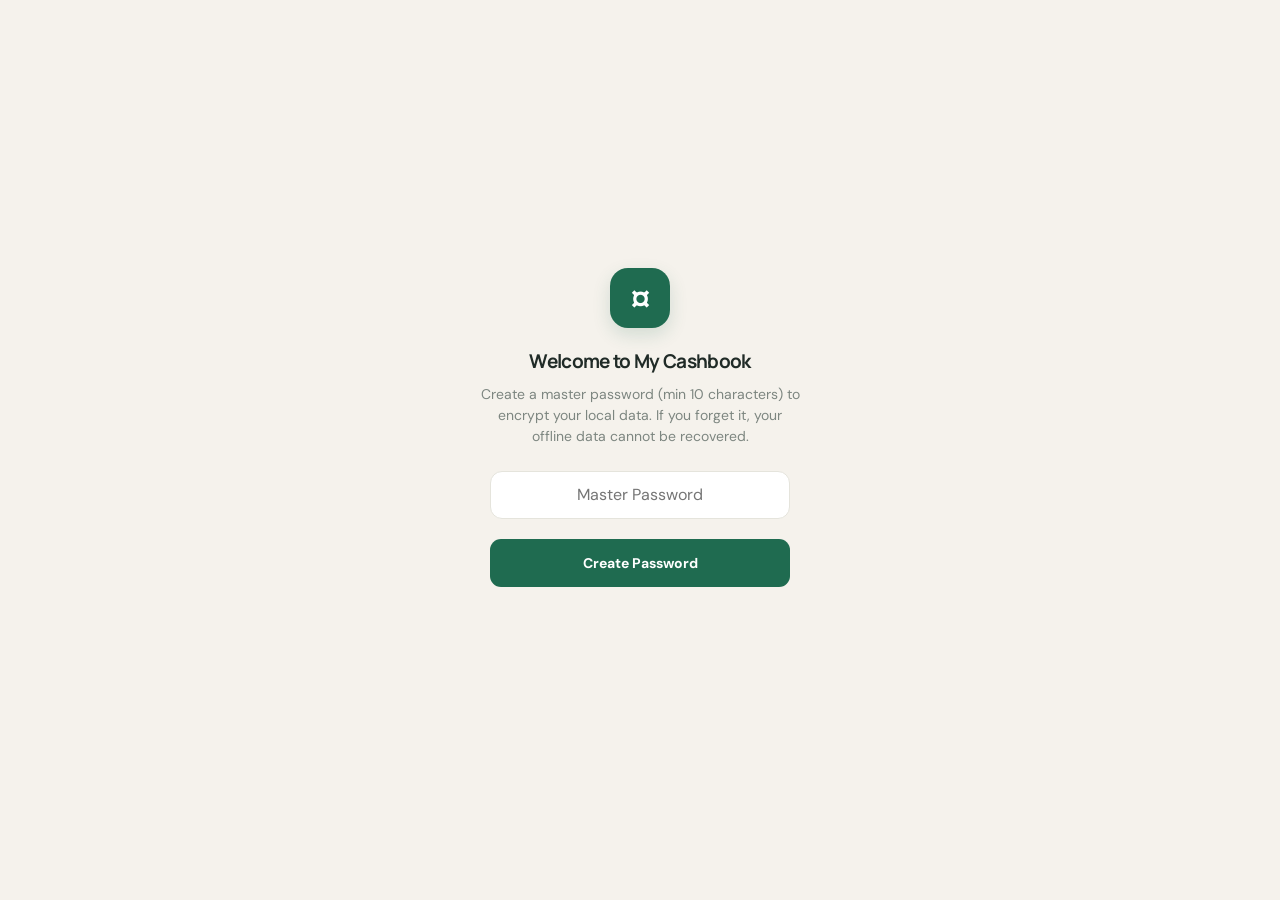
==== index.html @ cf96c30f "Final security updates and self-hosted fonts" ====
<!doctype html>
<html lang="en">
  <head>
    <meta charset="utf-8">
    <meta name="viewport" content="width=device-width, initial-scale=1, viewport-fit=cover">
    <meta http-equiv="Content-Security-Policy" content="default-src 'self'; script-src 'self' https://accounts.google.com https://apis.google.com https://*.gstatic.com; style-src 'self' 'unsafe-inline'; font-src 'self'; img-src 'self' data: https://*.googleusercontent.com https://*.gstatic.com https://*.google.com https://*.googleapis.com; connect-src 'self' https://sheets.googleapis.com https://www.googleapis.com https://oauth2.googleapis.com https://accounts.google.com https://content.googleapis.com https://apis.google.com https://www.google.com; frame-src https://*.google.com https://content.googleapis.com; object-src 'none'; base-uri 'none'; form-action 'self';">
    <meta name="theme-color" content="#f5f2ec">
    <meta name="description" content="My Cashbook is an offline-first personal finance application that securely syncs your transactions to your own Google Sheets.">
    <link rel="manifest" href="./manifest.webmanifest">
    <link rel="icon" href="./icon.svg" type="image/svg+xml">
    <link rel="stylesheet" href="./styles.css">
    
    <!-- Google Search Console Verification -->
    <meta name="google-site-verification" content="pZtIX-caQkMisJxF2MfUvyU95uV0P2OWz-C68nInSYU" />
    
    <title>My Cashbook - Offline Personal Finance</title>
  </head>
  <body>
    
    <!-- LOCK SCREEN OVERLAY -->
    <div id="lockScreen" style="position: fixed; inset: 0; z-index: 9999; background: #f5f2ec; display: flex; flex-direction: column; align-items: center; justify-content: center; padding: 20px; text-align: center;">
      <div class="brand-mark" aria-hidden="true" style="margin-bottom: 20px; width: 60px; height: 60px; font-size: 28px; border-radius: 18px;">¤</div>
      <h2 style="margin-bottom: 10px; font-family: 'Manrope', sans-serif; color: #202b27;">Welcome to My Cashbook</h2>
      <p id="lockMessage" style="color: #7d8680; font-size: 14px; max-width: 320px; margin-bottom: 24px; line-height: 1.5;">Create a master password to encrypt your local data. If you forget it, your offline data cannot be recovered.</p>
      
      <form id="unlockForm" style="display: flex; flex-direction: column; gap: 12px; width: 100%; max-width: 300px;">
        <input id="unlockPassword" type="password" placeholder="Master Password" required minlength="10" style="width: 100%; height: 48px; padding: 0 16px; border: 1px solid #e5e4dc; border-radius: 12px; font-size: 16px; text-align: center; background: #fff;">
        <button type="submit" class="primary-button" id="unlockBtn" style="width: 100%; height: 48px; font-size: 14px; margin-top: 8px;">Unlock Cashbook</button>
      </form>
      
      <button id="biometricBtn" type="button" style="display: none; margin-top: 16px; padding: 12px 24px; background: #fff; border: 1px solid #e5e4dc; border-radius: 12px; font-size: 14px; font-weight: 600; cursor: pointer; align-items: center; gap: 8px; color: #202b27;">
        <span style="font-size: 20px;">👤</span> Unlock with FaceID / TouchID
      </button>

      <p id="lockError" style="color: #ba5a48; font-size: 12px; margin-top: 16px; min-height: 18px; font-weight: 600;"></p>
    </div>

    <main class="app-shell" id="appShell" style="display: none;">
      <header class="topbar">
        <div class="brand-lockup">
          <div class="brand-mark" aria-hidden="true">¤</div>
          <div>
            <p class="eyebrow">PERSONAL CASHBOOK</p>
            <h1>My Cashbook</h1>
          </div>
        </div>
        <button class="icon-button" id="settingsToggle" type="button" aria-expanded="false" aria-controls="settingsPanel" title="Settings">
          <span aria-hidden="true">⚙</span><span class="button-label">Settings</span>
        </button>
      </header>

      <section class="sync-strip" aria-live="polite">
        <span class="online-dot" id="onlineDot" aria-hidden="true"></span>
        <div class="sync-copy">
          <strong id="syncTitle">Offline-ready</strong>
          <span id="syncMessage">Your entries save on this device. Connect a Google Sheet to sync.</span>
        </div>
        <button class="text-button" id="syncNow" type="button" hidden>Sync now</button>
      </section>

      <section class="onboarding-card" id="onboardingCard" hidden aria-labelledby="onboardingTitle">
        <p class="eyebrow">GET STARTED · ABOUT 1 MINUTE</p>
        <h2 id="onboardingTitle">Keep a backup in your own Google Sheet</h2>
        <p class="onboarding-copy">My Cashbook already works offline on this device. Connect Google if you also want every entry saved in a spreadsheet that only you own, so you can see it on a computer and never lose your records.</p>
        <ol class="onboarding-steps">
          <li>Choose your currency.</li>
          <li>Tap <strong>Create my cashbook Sheet</strong> and sign in with Google.</li>
          <li>Done. We set up the Sheet for you, and new entries sync after that.</li>
        </ol>
        <div class="onboarding-actions">
          <label class="field onboarding-currency">
            <span>Currency <small>3 letters</small></span>
            <input id="onboardCurrency" type="text" list="currencyOptions" maxlength="3" autocapitalize="characters" autocomplete="off" value="NPR">
            <datalist id="currencyOptions"><option value="NPR"><option value="USD"><option value="EUR"><option value="GBP"><option value="INR"><option value="AUD"><option value="CAD"></datalist>
          </label>
          <button class="primary-button" id="startCreateSheet" type="button">Create my cashbook Sheet</button>
          <button class="text-button" id="startChooseSheet" type="button">I already have a Sheet</button>
        </div>
        <p class="onboarding-trust"><span aria-hidden="true">▣</span> The app can only open the Sheet it creates (or one you pick). It cannot see your other Google Drive files, and your records never pass through our servers. <a href="./privacy.html">Privacy Policy</a></p>
        <p class="setup-status" id="onboardingStatus" role="status" aria-live="polite"></p>
        <p class="onboarding-skip">Not now? Keep using the cashbook offline. You can connect any time from Settings.</p>
      </section>

      <section class="summary-grid" aria-label="Cashbook totals">
        <article class="summary-card balance-card">
          <span class="card-label">Available balance</span>
            <strong class="balance-value" id="balanceTotal">0</strong>
          <span class="card-note" id="balanceNote">Starting balance plus money in minus money out</span>
        </article>
        <article class="summary-card">
          <span class="card-label">Money came in</span>
            <strong class="income-value" id="incomeTotal">0</strong>
          <span class="card-note">All saved transactions</span>
        </article>
        <article class="summary-card">
          <span class="card-label">Money went out</span>
            <strong class="expense-value" id="expenseTotal">0</strong>
          <span class="card-note">All saved transactions</span>
        </article>
      </section>

      <section class="content-grid">
        <section class="panel entry-panel" aria-labelledby="entryHeading">
          <div class="panel-heading">
            <div>
              <p class="eyebrow">NEW ENTRY</p>
              <h2 id="entryHeading">Record a transaction</h2>
            </div>
            <span class="local-badge"><span aria-hidden="true">●</span> Saves on this device</span>
          </div>

          <form id="transactionForm" autocomplete="off">
            <div class="amount-fields">
              <label class="field amount-field income-field">
                <span>Money Came In <small id="currencyLabelIn">(NPR)</small></span>
                <span class="input-wrap"><input id="moneyIn" name="moneyIn" inputmode="decimal" type="number" min="0" step="0.01" placeholder="0"></span>
              </label>
              <label class="field amount-field expense-field">
                <span>Money Went Out <small id="currencyLabelOut">(NPR)</small></span>
                <span class="input-wrap"><input id="moneyOut" name="moneyOut" inputmode="decimal" type="number" min="0" step="0.01" placeholder="0"></span>
              </label>
            </div>
            <label class="field">
              <span>Remarks <small>Optional</small></span>
              <textarea id="remarks" name="remarks" rows="3" maxlength="500" placeholder="What was this transaction for?"></textarea>
            </label>
            <div class="save-row">
              <p class="saved-time-hint"><span aria-hidden="true">◷</span> Date and time are saved automatically</p>
              <button class="primary-button" type="submit">Save transaction <span aria-hidden="true">↗</span></button>
            </div>
            <p class="form-feedback" id="formFeedback" role="status" aria-live="polite"></p>
          </form>
        </section>

        <section class="panel history-panel" aria-labelledby="historyHeading">
          <div class="panel-heading history-heading">
            <div>
              <p class="eyebrow">YOUR RECORDS</p>
              <h2 id="historyHeading">Recent transactions</h2>
            </div>
            <span class="record-count" id="recordCount">0 records</span>
          </div>
          <div class="transaction-list" id="transactionList" aria-live="polite">
            <div class="empty-state">
              <span class="empty-icon" aria-hidden="true">＋</span>
              <strong>No transactions yet</strong>
              <span>Your saved entries will appear here.</span>
            </div>
          </div>
          <p class="history-footnote" id="historyFootnote">This device keeps your recent records available offline.</p>
        </section>
      </section>

      <details class="settings-panel" id="archivePanel" open>
        <summary class="settings-summary"><span>Start a new period</span><span class="summary-chevron" aria-hidden="true">⌄</span></summary>
        <div class="settings-content">
          <p class="settings-intro">Saves a copy of your Sheet, moves your old entries and dashboard snapshot into archive tabs, and starts counting again from zero. Keep the archive tabs: they are your records of past periods. To tidy them away, hide them instead of deleting them. Connect &amp; sync first.</p>
          <div style="margin: 14px 0; padding: 18px; border: 2px solid rgba(47, 107, 80, 0.55); border-radius: 16px; background: rgba(47, 107, 80, 0.07);">
            <label class="field" for="archiveName" style="display: block;">
              <span style="display: block; font-size: 1.15rem; font-weight: 700; margin-bottom: 6px;">Name this archive</span>
              <small style="display: block; margin-bottom: 12px;">Optional. This becomes the base name for the archive tabs in your Sheet (e.g. “October 2026” and “October 2026 - Dashboard”). Leave it empty to use the date.</small>
              <input id="archiveName" type="text" maxlength="60" autocomplete="off" placeholder="Type the archive name here" style="width: 100%; box-sizing: border-box; min-height: 58px; padding: 14px 18px; font-size: 1.15rem; border-radius: 12px;">
            </label>
          </div>
          <label style="display: flex; gap: 10px; align-items: center; margin: 14px 0;">
            <input type="checkbox" id="carryBalance">
            <span>Keep my current balance as the starting balance</span>
          </label>
          <div class="settings-actions">
            <button class="secondary-button" id="archiveNow" type="button">Archive &amp; start fresh</button>
          </div>
          <p class="setup-status" id="archiveStatus" role="status" aria-live="polite"></p>
        </div>
      </details>

      <details class="settings-panel" id="settingsPanel">
        <summary class="settings-summary"><span>Google Sheet &amp; settings</span><span class="summary-chevron" aria-hidden="true">⌄</span></summary>
        <div class="settings-content">
          <p class="settings-intro">Entries are always saved on this device first. When your Google Sheet is connected they are also copied there. <a id="openSheetLink" href="#" target="_blank" rel="noopener noreferrer" hidden>Open my Google Sheet ↗</a></p>
          <div class="settings-fields">
            <label class="field">
              <span>Currency code <small>ISO 4217</small></span>
              <input id="currencyCode" type="text" maxlength="3" autocapitalize="characters" autocomplete="off" value="NPR" placeholder="NPR, USD, EUR, INR">
              <small class="currency-note">Choose before your first entry; keep one currency per cashbook.</small>
            </label>
            <label class="field">
              <span>Your Google Sheet</span>
              <input id="spreadsheetInput" type="text" readonly placeholder="Not connected yet">
            </label>
          </div>
          
          <div style="margin: 16px 0; padding: 16px; background: #f9f9f7; border: 1px solid #e5e4dc; border-radius: 12px;">
            <h3 style="margin: 0 0 10px 0; font-size: 14px; color: #202b27;">Security &amp; Locking</h3>
            <label style="display: flex; gap: 10px; align-items: center; margin-bottom: 10px; cursor: pointer;">
              <input type="checkbox" id="biometricToggle">
              <span>Enable FaceID / TouchID unlock</span>
            </label>
            <button class="secondary-button" id="lockNowBtn" type="button" style="width: 100%; border-color: #ba5a48; color: #ba5a48;">Lock App Now</button>
          </div>

          <details class="developer-settings" id="devSettings">
            <summary>Advanced (optional)</summary>
            <p class="dev-intro">Most people never need this. The app already includes everything it needs to talk to Google. Edit these only if you run your own Google Cloud project.</p>
            <div class="settings-fields" style="margin-top: 10px;">
              <label class="field">
                <span>Google OAuth client ID</span>
                <input id="clientId" type="text" inputmode="url" autocomplete="off" placeholder="Default master client ID is active">
              </label>
              <label class="field">
                <span>Google API key</span>
                <input id="apiKey" type="text" inputmode="url" autocomplete="off" placeholder="Default master API key is active">
              </label>
              <label class="field">
                <span>Google Cloud project number</span>
                <input id="appId" type="text" inputmode="numeric" autocomplete="off" placeholder="Default master project number is active">
              </label>
              <div class="settings-fields-two">
                <label class="field">
                  <span>Form response tab</span>
                  <input id="responseTab" type="text" value="Form responses 1" autocomplete="off">
                </label>
                <label class="field">
                  <span>Dashboard tab</span>
                  <input id="dashboardTab" type="text" value="Dashboard" autocomplete="off">
                </label>
              </div>
            </div>
          </details>

          <div class="privacy-note"><span aria-hidden="true">▣</span><span>Your records stay in your own Google Drive. The app can only open the Sheet it created or one you picked. You can remove its access any time at <a href="https://myaccount.google.com/permissions" target="_blank" rel="noopener noreferrer">your Google Account permissions</a>.</span></div>
          <div class="settings-actions">
            <button class="secondary-button" id="saveSettings" type="button">Save settings</button>
            <button class="secondary-button" id="chooseGoogleSheet" type="button">Pick another Sheet</button>
            <button class="secondary-button" id="createNewSheet" type="button">Create a new Sheet</button>
            <button class="primary-button" id="connectGoogle" type="button">Sign in &amp; sync</button>
          </div>
          <p class="setup-status" id="setupStatus" role="status" aria-live="polite">Not connected yet.</p>
          <p class="sheet-change-note">When you first sync, the app checks the existing headers and adds one “Offline Entry ID” header to the next empty column. This ID lets it safely retry without duplicating a transaction. It appends rows to your response tab and reads the starting balance from Dashboard!B13.</p>
        </div>
      </details>

      <footer class="app-footer" style="flex-direction: column; align-items: flex-start; gap: 10px; padding-top: 20px;">
        <p style="margin: 0; color: #a0a59e; font-size: 11px; line-height: 1.5; max-width: 800px;">
          <strong>About My Cashbook:</strong> My Cashbook is a privacy-first, offline-ready Progressive Web App (PWA) for tracking personal finances. It stores your transaction data locally on your device and gives you the option to securely sync your cashbook to a Google Sheet in your own Google Drive. We do not collect or store your financial data on our servers.
        </p>
        <span>Cashbook entries are stored locally first · <a href="./privacy.html" style="color: inherit; text-decoration: underline;">Privacy Policy</a></span>
        <span id="storageStatus">Checking local storage…</span>
      </footer>
    </main>
    <div class="toast" id="toast" role="status" aria-live="polite"></div>
    <script src="./app.js" defer></script>
  </body>
</html>
---- styles.css ----
@font-face {
  font-family: 'DM Sans';
  font-style: normal;
  font-weight: 400;
  font-display: swap;
  src: url('./fonts/dm-sans-400.woff2') format('woff2');
}
@font-face {
  font-family: 'DM Sans';
  font-style: normal;
  font-weight: 500;
  font-display: swap;
  src: url('./fonts/dm-sans-500.woff2') format('woff2');
}
@font-face {
  font-family: 'DM Sans';
  font-style: normal;
  font-weight: 600;
  font-display: swap;
  src: url('./fonts/dm-sans-600.woff2') format('woff2');
}
@font-face {
  font-family: 'DM Sans';
  font-style: normal;
  font-weight: 700;
  font-display: swap;
  src: url('./fonts/dm-sans-700.woff2') format('woff2');
}

@font-face {
  font-family: 'Manrope';
  font-style: normal;
  font-weight: 400;
  font-display: swap;
  src: url('./fonts/manrope-400.woff2') format('woff2');
}
@font-face {
  font-family: 'Manrope';
  font-style: normal;
  font-weight: 500;
  font-display: swap;
  src: url('./fonts/manrope-500.woff2') format('woff2');
}
@font-face {
  font-family: 'Manrope';
  font-style: normal;
  font-weight: 600;
  font-display: swap;
  src: url('./fonts/manrope-600.woff2') format('woff2');
}
@font-face {
  font-family: 'Manrope';
  font-style: normal;
  font-weight: 700;
  font-display: swap;
  src: url('./fonts/manrope-700.woff2') format('woff2');
}
@font-face {
  font-family: 'Manrope';
  font-style: normal;
  font-weight: 800;
  font-display: swap;
  src: url('./fonts/manrope-800.woff2') format('woff2');
}

:root {
  color-scheme: light;
  --paper: #f5f2ec;
  --surface: #fffefa;
  --ink: #202b27;
  --muted: #7d8680;
  --line: #e8e6de;
  --green: #1f6b50;
  --green-dark: #16533d;
  --green-soft: #e8f2ec;
  --red: #ba5a48;
  --red-soft: #f8ece8;
  --gold: #dab76d;
  --shadow: 0 12px 38px rgba(45, 54, 46, .06);
  font-family: 'DM Sans', system-ui, -apple-system, BlinkMacSystemFont, 'Segoe UI', sans-serif;
  font-synthesis: none;
}

* { box-sizing: border-box; }

body {
  min-width: 320px;
  margin: 0;
  background:
    radial-gradient(circle at 12% 3%, rgba(218, 183, 109, .12), transparent 27rem),
    var(--paper);
  color: var(--ink);
}

button, input, textarea { font: inherit; }
button { cursor: pointer; }

.app-shell { width: min(1160px, calc(100% - 48px)); margin: 0 auto; padding: 28px 0 26px; }
.topbar { display: flex; align-items: center; justify-content: space-between; gap: 18px; margin-bottom: 24px; }
.brand-lockup { display: flex; align-items: center; gap: 13px; }
.brand-mark { width: 46px; height: 46px; display: grid; place-items: center; border-radius: 15px; background: var(--green); color: #fff; font-family: 'Manrope', sans-serif; font-size: 21px; font-weight: 800; box-shadow: 0 7px 18px rgba(31, 107, 80, .16); }
.eyebrow { margin: 0 0 4px; color: var(--green); font-size: 10px; font-weight: 700; letter-spacing: .15em; }
h1, h2, p { margin-top: 0; }
h1, h2, strong { font-family: 'Manrope', 'DM Sans', sans-serif; }
h1 { margin-bottom: 0; font-size: 21px; letter-spacing: -.04em; }
h2 { margin-bottom: 0; font-size: 19px; letter-spacing: -.035em; }

.icon-button, .secondary-button, .text-button {
  display: inline-flex; align-items: center; justify-content: center; gap: 9px; border: 1px solid var(--line); border-radius: 12px; background: var(--surface); color: var(--ink); font-weight: 600; transition: transform .15s ease, border-color .15s ease, background .15s ease;
}
.icon-button { min-height: 42px; padding: 0 14px; font-size: 13px; }
.icon-button span:first-child { color: var(--green); font-size: 17px; }
.icon-button:hover, .secondary-button:hover, .text-button:hover { transform: translateY(-1px); border-color: #c9d6cd; }

.sync-strip { display: flex; align-items: center; gap: 12px; min-height: 62px; padding: 12px 16px; border: 1px solid #dce9df; border-radius: 15px; background: rgba(239, 247, 240, .8); margin-bottom: 18px; }
.online-dot { width: 9px; height: 9px; flex: 0 0 9px; border-radius: 50%; background: #31a06a; box-shadow: 0 0 0 4px rgba(49, 160, 106, .1); }
.online-dot.offline { background: #c47a54; box-shadow: 0 0 0 4px rgba(196, 122, 84, .12); }
.sync-copy { display: flex; flex-direction: column; gap: 2px; min-width: 0; flex: 1; }
.sync-copy strong { font-size: 12px; }
.sync-copy span { color: #66756a; font-size: 12px; line-height: 1.4; }
.text-button { min-height: 34px; padding: 0 11px; font-size: 11px; white-space: nowrap; }

.summary-grid { display: grid; grid-template-columns: 1.25fr 1fr 1fr; gap: 14px; margin-bottom: 18px; }
.summary-card { min-height: 122px; display: flex; flex-direction: column; justify-content: center; padding: 19px 21px; border: 1px solid var(--line); border-radius: 16px; background: var(--surface); box-shadow: var(--shadow); }
.balance-card { background: var(--green); border-color: var(--green); color: #fff; }
.card-label { margin-bottom: 8px; color: var(--muted); font-size: 11px; font-weight: 600; }
.balance-card .card-label, .balance-card .card-note { color: rgba(255,255,255,.72); }
.summary-card strong { font-size: clamp(21px, 2.7vw, 27px); letter-spacing: -.04em; line-height: 1.2; }
.balance-value { color: #fff; }
.income-value { color: var(--green); }
.expense-value { color: var(--red); }
.card-note { margin-top: 7px; color: #9ba19b; font-size: 10px; }

.content-grid { display: grid; grid-template-columns: minmax(0, .98fr) minmax(0, 1.02fr); gap: 18px; align-items: start; }
.panel { border: 1px solid var(--line); border-radius: 17px; background: var(--surface); box-shadow: var(--shadow); }
.entry-panel { padding: 22px; }
.history-panel { padding: 22px 22px 15px; }
.panel-heading { display: flex; align-items: center; justify-content: space-between; gap: 16px; margin-bottom: 21px; }
.local-badge { display: inline-flex; align-items: center; gap: 6px; padding: 7px 9px; border-radius: 20px; background: #f1f5ef; color: #52705c; font-size: 9px; font-weight: 600; white-space: nowrap; }
.local-badge span { color: #56a374; font-size: 8px; }
.amount-fields { display: grid; grid-template-columns: 1fr 1fr; gap: 12px; margin-bottom: 15px; }
.field { display: flex; flex-direction: column; gap: 7px; color: #4c5851; font-size: 11px; font-weight: 600; }
.field small { margin-left: 3px; color: #a1a59f; font-size: 10px; font-weight: 400; }
.field .currency-note { margin: -2px 0 0; line-height: 1.4; }
.field input, .field textarea { width: 100%; border: 1px solid #e5e4dc; border-radius: 10px; outline: none; background: #fff; color: var(--ink); transition: border-color .15s ease, box-shadow .15s ease; }
.field input:focus, .field textarea:focus { border-color: #8ab49b; box-shadow: 0 0 0 3px rgba(72, 143, 102, .1); }
.input-wrap { position: relative; display: block; }
.input-wrap input { height: 46px; padding: 0 10px; font-family: 'Manrope', sans-serif; font-size: 15px; font-weight: 700; }
.income-field .input-wrap input { border-color: #dbe9df; background: #fbfefa; }
.expense-field .input-wrap input { border-color: #f0e0db; background: #fffdfc; }
.field textarea { min-height: 80px; resize: vertical; padding: 11px 12px; font-size: 12px; line-height: 1.5; }
.field textarea::placeholder, .field input::placeholder { color: #b2b6b1; }
.save-row { display: flex; align-items: center; justify-content: space-between; gap: 12px; margin-top: 16px; }
.saved-time-hint { display: flex; align-items: center; gap: 6px; margin: 0; color: #898f89; font-size: 10px; line-height: 1.5; }
.saved-time-hint span { color: var(--green); font-size: 15px; }
.primary-button { min-height: 43px; display: inline-flex; align-items: center; justify-content: center; gap: 11px; padding: 0 17px; border: 0; border-radius: 11px; background: var(--green); color: #fff; font-size: 11px; font-weight: 700; transition: transform .15s ease, background .15s ease, box-shadow .15s ease; }
.primary-button:hover { transform: translateY(-1px); background: var(--green-dark); box-shadow: 0 7px 16px rgba(31, 107, 80, .15); }
.primary-button:disabled, .secondary-button:disabled, .text-button:disabled { cursor: wait; opacity: .6; transform: none; }
.form-feedback { min-height: 16px; margin: 9px 0 0; color: var(--green); font-size: 10px; }
.form-feedback.error { color: var(--red); }

.history-heading { margin-bottom: 14px; }
.record-count { padding: 6px 9px; border-radius: 20px; background: #f4f3ed; color: #747c75; font-size: 9px; white-space: nowrap; }
.transaction-list { max-height: 423px; overflow: auto; scrollbar-color: #dfe4dc transparent; scrollbar-width: thin; }
.empty-state { min-height: 190px; display: flex; flex-direction: column; align-items: center; justify-content: center; gap: 7px; color: #929b94; text-align: center; }
.empty-icon { width: 34px; height: 34px; display: grid; place-items: center; margin-bottom: 5px; border-radius: 12px; background: #f0f4ef; color: var(--green); font-size: 23px; }
.empty-state strong { color: #5e6962; font-size: 12px; }
.empty-state span:last-child { font-size: 10px; }
.transaction-row { display: grid; grid-template-columns: minmax(0, 1fr) auto; gap: 10px; padding: 13px 0; border-bottom: 1px solid #f0efe9; }
.transaction-row:last-child { border-bottom: 0; }
.transaction-main { min-width: 0; display: flex; gap: 10px; align-items: flex-start; }
.transaction-icon { width: 30px; height: 30px; flex: 0 0 30px; display: grid; place-items: center; border-radius: 10px; font-size: 14px; font-weight: 700; }
.transaction-icon.income { background: var(--green-soft); color: var(--green); }
.transaction-icon.expense { background: var(--red-soft); color: var(--red); }
.transaction-icon.mixed { background: #f3f0e5; color: #937331; }
.transaction-text { min-width: 0; display: flex; flex-direction: column; gap: 4px; }
.transaction-remark { overflow: hidden; color: #39453e; font-size: 11px; font-weight: 600; text-overflow: ellipsis; white-space: nowrap; }
.transaction-time { color: #a0a59f; font-size: 9px; }
.transaction-amounts { display: flex; flex-direction: column; align-items: flex-end; gap: 4px; white-space: nowrap; }
.transaction-amounts span { font-family: 'Manrope', sans-serif; font-size: 11px; font-weight: 700; }
.transaction-amounts .in { color: var(--green); }
.transaction-amounts .out { color: var(--red); }
.transaction-sync { color: #a0a59f; font-size: 8px; }
.transaction-sync.pending { color: #b17b40; }
.history-footnote { padding-top: 11px; margin: 0; border-top: 1px solid #f0efe9; color: #9a9e98; font-size: 9px; line-height: 1.45; }

.settings-panel { margin-top: 18px; border: 1px solid var(--line); border-radius: 15px; background: rgba(255, 254, 250, .85); box-shadow: var(--shadow); }
.settings-summary { display: flex; align-items: center; justify-content: space-between; gap: 12px; padding: 15px 18px; color: #405047; cursor: pointer; font-family: 'Manrope', sans-serif; font-size: 12px; font-weight: 700; list-style: none; }
.settings-summary::-webkit-details-marker { display: none; }
.summary-chevron { color: var(--green); font-size: 18px; transition: transform .2s ease; }
.settings-panel[open] .summary-chevron { transform: rotate(180deg); }
.settings-content { padding: 0 18px 18px; }
.settings-intro { max-width: 760px; margin-bottom: 15px; color: #7d867f; font-size: 11px; line-height: 1.55; }
.settings-fields { display: grid; grid-template-columns: 1fr 1fr; gap: 12px; }
.settings-fields .field input { height: 42px; padding: 0 11px; font-size: 11px; font-weight: 500; }
.settings-fields .field input::placeholder { font-weight: 400; }
.settings-fields-two { display: grid; grid-template-columns: 1fr 1fr; gap: 12px; }
.privacy-note { display: flex; align-items: flex-start; gap: 8px; margin: 14px 0; padding: 10px 11px; border-radius: 9px; background: #f5f6f0; color: #788078; font-size: 10px; line-height: 1.5; }
.privacy-note span:first-child { color: var(--green); }
.settings-actions { display: flex; justify-content: flex-end; gap: 9px; }
.archive-reset-box { display: flex; align-items: center; justify-content: space-between; gap: 14px; margin-top: 16px; padding: 14px; border: 1px solid #dce6dc; border-radius: 14px; background: #f7faf6; }
.archive-reset-box strong { color: var(--ink); font-size: 12px; }
.archive-reset-box p { margin: 4px 0 0; color: #747d75; font-size: 10px; line-height: 1.5; }
.developer-settings { margin: 14px 0 6px; padding: 12px 14px; border: 1px dashed #d5ded5; border-radius: 12px; background: rgba(47, 107, 80, 0.03); }
.developer-settings summary { cursor: pointer; font-size: 11px; font-weight: 600; color: #556257; user-select: none; }
.developer-settings summary:hover { color: var(--ink); }
.dev-intro { margin: 8px 0 10px; font-size: 10px; color: #7d867f; line-height: 1.45; }
.secondary-button { min-height: 41px; padding: 0 14px; font-size: 11px; }
.setup-status { min-height: 15px; margin: 10px 0 0; color: var(--green); font-size: 10px; }
.setup-status.error { color: var(--red); }
.sheet-change-note { margin: 5px 0 0; color: #939a93; font-size: 9px; line-height: 1.5; }

.app-footer { display: flex; justify-content: space-between; gap: 12px; padding: 17px 3px 0; color: #a0a59e; font-size: 9px; }
.toast { position: fixed; z-index: 10; right: 20px; bottom: 20px; max-width: calc(100vw - 40px); padding: 12px 15px; border-radius: 11px; background: #23342b; color: white; box-shadow: 0 10px 28px rgba(24, 35, 29, .18); font-size: 11px; opacity: 0; pointer-events: none; transform: translateY(8px); transition: opacity .2s ease, transform .2s ease; }
.toast.show { opacity: 1; transform: translateY(0); }

@media (max-width: 800px) {
  .app-shell { width: min(680px, calc(100% - 32px)); padding-top: 20px; }
  .content-grid { grid-template-columns: 1fr; }
  .history-panel { order: 2; }
  .summary-grid { gap: 10px; }
  .summary-card { min-height: 112px; padding: 16px; }
}

@media (max-width: 540px) {
  .app-shell { width: calc(100% - 26px); padding-top: 15px; padding-bottom: 20px; }
  .topbar { margin-bottom: 17px; }
  .brand-mark { width: 41px; height: 41px; border-radius: 13px; }
  h1 { font-size: 19px; }
  .button-label { display: none; }
  .icon-button { width: 42px; padding: 0; }
  .sync-strip { align-items: flex-start; padding: 12px; }
  .sync-copy span { font-size: 10px; }
  .text-button { padding: 0 8px; font-size: 10px; }
  .summary-grid { grid-template-columns: 1fr 1fr; }
  .balance-card { grid-column: span 2; min-height: 112px; }
  .summary-card:not(.balance-card) { min-height: 98px; padding: 13px; }
  .summary-card:not(.balance-card) strong { font-size: 20px; }
  .entry-panel, .history-panel { padding: 17px 15px; }
  .panel-heading { align-items: flex-start; }
  h2 { font-size: 17px; }
  .local-badge { max-width: 111px; font-size: 8px; white-space: normal; }
  .amount-fields { grid-template-columns: 1fr; gap: 11px; }
  .input-wrap input { height: 44px; }
  .save-row { align-items: flex-start; flex-direction: column; }
  .primary-button { width: 100%; }
  .settings-fields, .settings-fields-two { grid-template-columns: 1fr; }
  .settings-actions { flex-direction: column-reverse; }
  .secondary-button { width: 100%; }
  .archive-reset-box { align-items: stretch; flex-direction: column; }
  .app-footer { flex-direction: column; gap: 5px; }
}

@media (prefers-reduced-motion: reduce) {
  *, *::before, *::after { scroll-behavior: auto !important; transition-duration: .01ms !important; }
}

/* First-run card */
.onboarding-card { margin-bottom: 18px; padding: 22px; border: 1px solid #cfe2d6; border-radius: 17px; background: linear-gradient(180deg, #f4faf6 0%, var(--surface) 100%); box-shadow: var(--shadow); }
.onboarding-card[hidden] { display: none; }
.onboarding-card h2 { margin: 2px 0 10px; font-size: 20px; }
.onboarding-copy { max-width: 720px; margin-bottom: 12px; color: #5f6b64; font-size: 12px; line-height: 1.6; }
.onboarding-steps { margin: 0 0 16px; padding-left: 20px; color: #4c5851; font-size: 12px; line-height: 1.8; }
.onboarding-actions { display: flex; align-items: flex-end; flex-wrap: wrap; gap: 12px; }
.onboarding-currency { width: 130px; }
.onboarding-currency input { height: 44px; padding: 0 11px; font-size: 13px; font-weight: 600; text-transform: uppercase; }
.onboarding-actions .primary-button { min-height: 46px; padding: 0 22px; font-size: 12px; }
.onboarding-trust { margin: 14px 0 0; color: #6c776f; font-size: 10px; line-height: 1.55; }
.onboarding-trust span { color: var(--green); }
.onboarding-trust a { color: var(--green); }
.onboarding-skip { margin: 8px 0 0; color: #9aa09a; font-size: 10px; }
#archivePanel[hidden] { display: none; }
@media (max-width: 540px) {
  .onboarding-card { padding: 18px 15px; }
  .onboarding-actions { flex-direction: column; align-items: stretch; }
  .onboarding-currency { width: 100%; }
  .onboarding-actions .primary-button { width: 100%; }
}
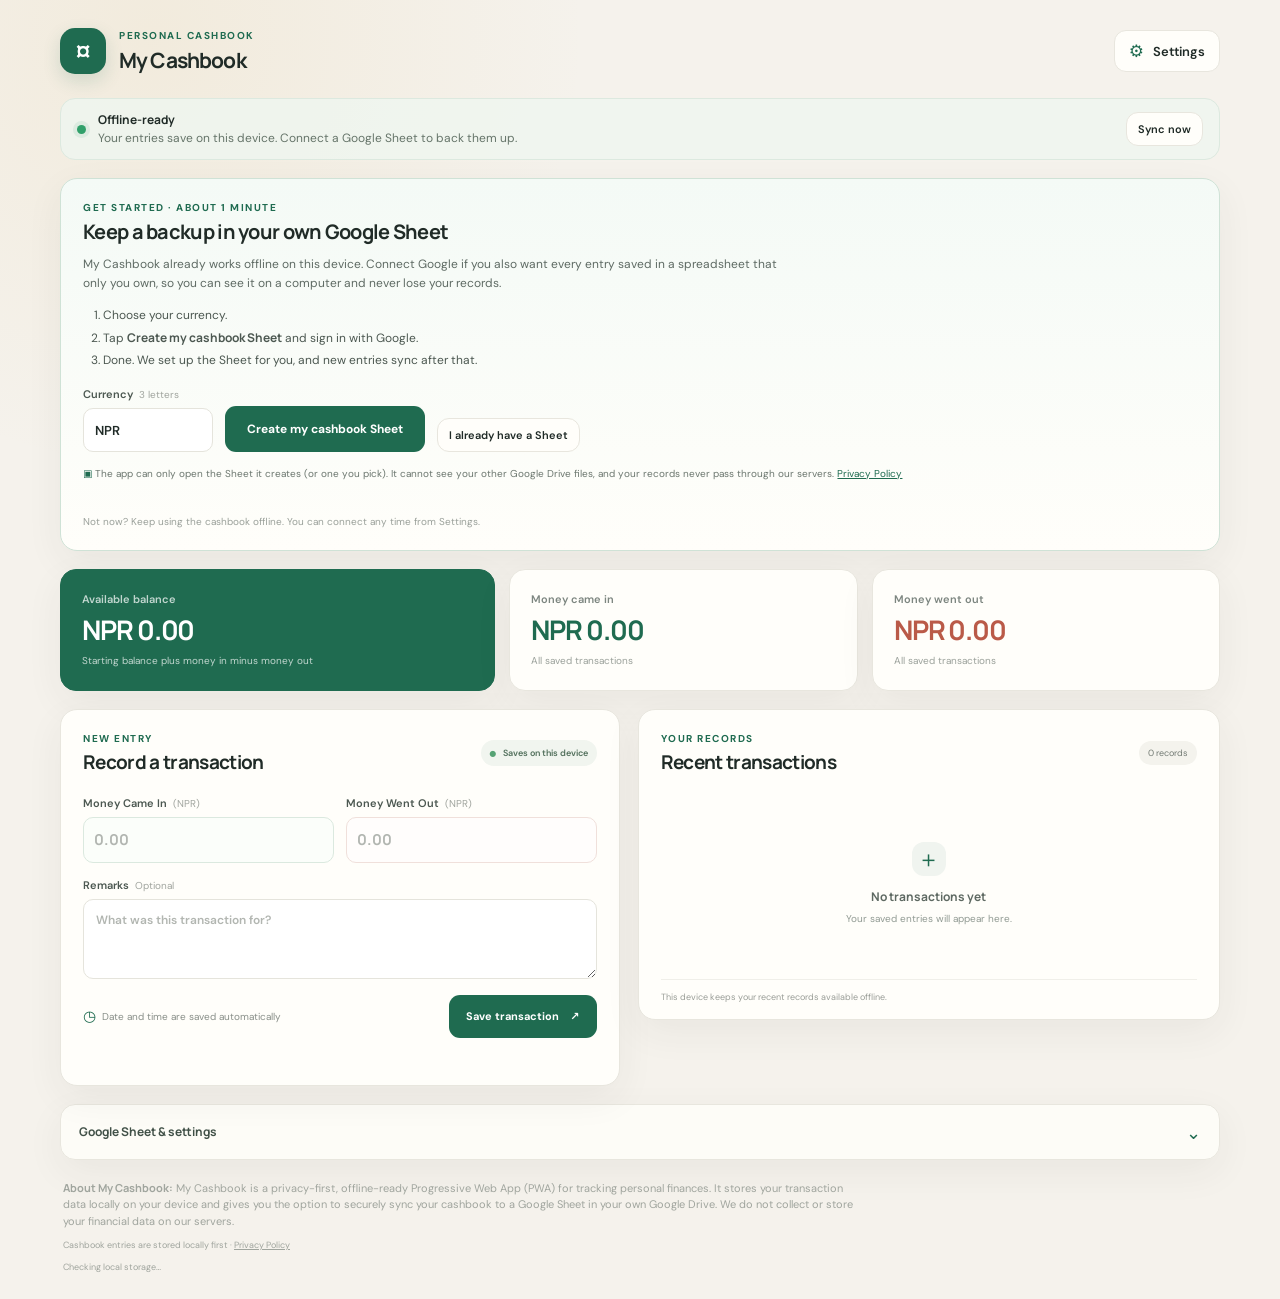
==== commit 415cf9fa: "Optional password, secure Face ID (WebAuthn PRF), forgot-password recovery" ====
--- a/index.html
+++ b/index.html
@@ -21,18 +21,20 @@
     <div id="lockScreen" style="position: fixed; inset: 0; z-index: 9999; background: #f5f2ec; display: flex; flex-direction: column; align-items: center; justify-content: center; padding: 20px; text-align: center;">
       <div class="brand-mark" aria-hidden="true" style="margin-bottom: 20px; width: 60px; height: 60px; font-size: 28px; border-radius: 18px;">¤</div>
       <h2 style="margin-bottom: 10px; font-family: 'Manrope', sans-serif; color: #202b27;">Welcome to My Cashbook</h2>
-      <p id="lockMessage" style="color: #7d8680; font-size: 14px; max-width: 320px; margin-bottom: 24px; line-height: 1.5;">Create a master password to encrypt your local data. If you forget it, your offline data cannot be recovered.</p>
+      <p id="lockMessage" style="color: #7d8680; font-size: 14px; max-width: 320px; margin-bottom: 24px; line-height: 1.5;">Unlock your cashbook to continue.</p>
       
       <form id="unlockForm" style="display: flex; flex-direction: column; gap: 12px; width: 100%; max-width: 300px;">
-        <input id="unlockPassword" type="password" placeholder="Master Password" required minlength="10" style="width: 100%; height: 48px; padding: 0 16px; border: 1px solid #e5e4dc; border-radius: 12px; font-size: 16px; text-align: center; background: #fff;">
+        <input id="unlockPassword" type="password" placeholder="Master Password" autocomplete="current-password" style="width: 100%; height: 48px; padding: 0 16px; border: 1px solid #e5e4dc; border-radius: 12px; font-size: 16px; text-align: center; background: #fff;">
         <button type="submit" class="primary-button" id="unlockBtn" style="width: 100%; height: 48px; font-size: 14px; margin-top: 8px;">Unlock Cashbook</button>
       </form>
       
       <button id="biometricBtn" type="button" style="display: none; margin-top: 16px; padding: 12px 24px; background: #fff; border: 1px solid #e5e4dc; border-radius: 12px; font-size: 14px; font-weight: 600; cursor: pointer; align-items: center; gap: 8px; color: #202b27;">
-        <span style="font-size: 20px;">👤</span> Unlock with FaceID / TouchID
+        <span style="font-size: 20px;">👤</span> Unlock with Face ID / Touch ID
       </button>
 
-      <p id="lockError" style="color: #ba5a48; font-size: 12px; margin-top: 16px; min-height: 18px; font-weight: 600;"></p>
+      <button id="forgotPasswordBtn" type="button" style="display: none; margin-top: 16px; padding: 6px 10px; background: transparent; border: 0; color: #1f6b50; font-size: 12px; font-weight: 600; cursor: pointer;">Forgot password?</button>
+
+      <p id="lockError" style="color: #ba5a48; font-size: 12px; margin-top: 12px; min-height: 18px; font-weight: 600;"></p>
     </div>
 
     <main class="app-shell" id="appShell" style="display: none;">
@@ -190,17 +192,26 @@
           </div>
           
           <div style="margin: 16px 0; padding: 16px; background: #f9f9f7; border: 1px solid #e5e4dc; border-radius: 12px;">
-            <h3 style="margin: 0 0 10px 0; font-size: 14px; color: #202b27;">Security &amp; Locking</h3>
+            <h3 style="margin: 0 0 6px 0; font-size: 14px; color: #202b27;">Security &amp; Locking</h3>
+            <p id="securityStatus" class="dev-intro" style="margin: 0 0 12px 0;">Checking…</p>
             <label style="display: flex; gap: 10px; align-items: center; margin-bottom: 10px; cursor: pointer;">
               <input type="checkbox" id="biometricToggle">
-              <span>Enable FaceID / TouchID unlock</span>
-            </label>
+              <span>Unlock with Face ID / Touch ID / fingerprint</span>
+            </label>
+            <label class="field" style="margin: 12px 0; max-width: 360px;">
+              <span>Master password <small>optional · min 10 characters</small></span>
+              <input id="passwordInput" type="password" autocomplete="new-password" placeholder="Set or change your password" style="height: 42px; padding: 0 11px; font-size: 11px; font-weight: 500;">
+            </label>
+            <div class="settings-actions" style="margin: 10px 0; justify-content: flex-start;">
+              <button class="secondary-button" id="setPasswordBtn" type="button">Set / change password</button>
+              <button class="secondary-button" id="removePasswordBtn" type="button">Remove password</button>
+            </div>
             <button class="secondary-button" id="lockNowBtn" type="button" style="width: 100%; border-color: #ba5a48; color: #ba5a48;">Lock App Now</button>
           </div>
 
           <details class="developer-settings" id="devSettings">
-            <summary>Advanced (optional)</summary>
-            <p class="dev-intro">Most people never need this. The app already includes everything it needs to talk to Google. Edit these only if you run your own Google Cloud project.</p>
+            <summary>Google Cloud credentials (change your Google ID)</summary>
+            <p class="dev-intro">Most people never need this. The app ships with shared defaults. To use your own Google Cloud project, paste its OAuth client ID, API key, and project number, then Save and reconnect.</p>
             <div class="settings-fields" style="margin-top: 10px;">
               <label class="field">
                 <span>Google OAuth client ID</span>
@@ -225,6 +236,7 @@
                 </label>
               </div>
             </div>
+            <button class="secondary-button" id="resetGoogleCreds" type="button" style="margin-top: 10px;">Reset to app defaults</button>
           </details>
 
           <div class="privacy-note"><span aria-hidden="true">▣</span><span>Your records stay in your own Google Drive. The app can only open the Sheet it created or one you picked. You can remove its access any time at <a href="https://myaccount.google.com/permissions" target="_blank" rel="noopener noreferrer">your Google Account permissions</a>.</span></div>
@@ -233,6 +245,7 @@
             <button class="secondary-button" id="chooseGoogleSheet" type="button">Pick another Sheet</button>
             <button class="secondary-button" id="createNewSheet" type="button">Create a new Sheet</button>
             <button class="primary-button" id="connectGoogle" type="button">Sign in &amp; sync</button>
+            <button class="secondary-button" id="signOutGoogle" type="button">Sign out</button>
           </div>
           <p class="setup-status" id="setupStatus" role="status" aria-live="polite">Not connected yet.</p>
           <p class="sheet-change-note">When you first sync, the app checks the existing headers and adds one “Offline Entry ID” header to the next empty column. This ID lets it safely retry without duplicating a transaction. It appends rows to your response tab and reads the starting balance from Dashboard!B13.</p>
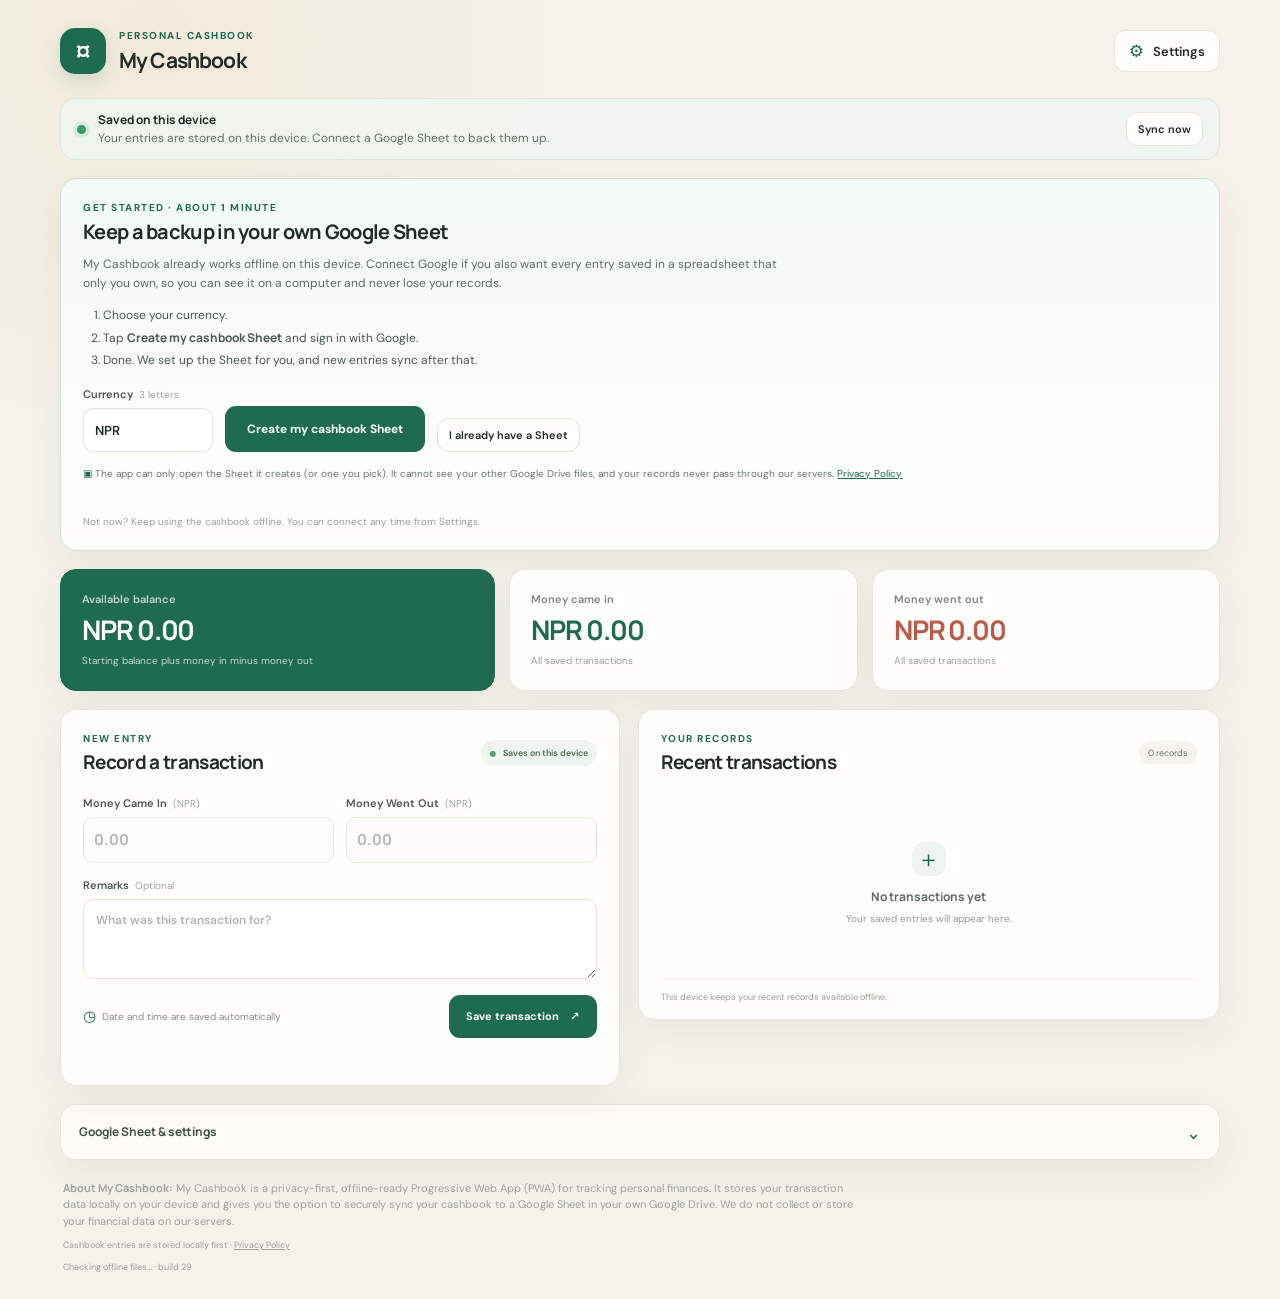
==== commit e2be85a1: "Add files via upload" ====
--- a/index.html
+++ b/index.html
@@ -11,7 +11,7 @@
     <link rel="stylesheet" href="./styles.css">
     
     <!-- Google Search Console Verification -->
-    <meta name="google-site-verification" content="pZtIX-caQkMisJxF2MfUvyU95uV0P2OWz-C68nInSYU" />
+    <meta name="google-site-verification" content="b9B2DFIeArlooXYNg6mH7-ykUVhXZ34MrTVwFiSRGmM" />
     
     <title>My Cashbook - Offline Personal Finance</title>
   </head>
@@ -54,7 +54,7 @@
       <section class="sync-strip" aria-live="polite">
         <span class="online-dot" id="onlineDot" aria-hidden="true"></span>
         <div class="sync-copy">
-          <strong id="syncTitle">Offline-ready</strong>
+          <strong id="syncTitle">Saved on this device</strong>
           <span id="syncMessage">Your entries save on this device. Connect a Google Sheet to sync.</span>
         </div>
         <button class="text-button" id="syncNow" type="button" hidden>Sync now</button>
@@ -210,7 +210,7 @@
           </div>
 
           <details class="developer-settings" id="devSettings">
-            <summary>Google Cloud credentials (change your Google ID)</summary>
+            <summary>Advanced: Google Cloud project (developers only)</summary>
             <p class="dev-intro">Most people never need this. The app ships with shared defaults. To use your own Google Cloud project, paste its OAuth client ID, API key, and project number, then Save and reconnect.</p>
             <div class="settings-fields" style="margin-top: 10px;">
               <label class="field">
@@ -246,6 +246,11 @@
             <button class="secondary-button" id="createNewSheet" type="button">Create a new Sheet</button>
             <button class="primary-button" id="connectGoogle" type="button">Sign in &amp; sync</button>
             <button class="secondary-button" id="signOutGoogle" type="button">Sign out</button>
+          </div>
+          <div style="margin: 14px 0; padding: 14px 16px; background: #f9f9f7; border: 1px solid #e5e4dc; border-radius: 12px;">
+            <h3 style="margin: 0 0 6px 0; font-size: 14px; color: #202b27;">Google account</h3>
+            <p class="dev-intro" style="margin: 0 0 10px 0;">Want to back up to a different Google account? Your entries stay on this device and are uploaded to the new account’s Sheet. Your current Sheet is left untouched.</p>
+            <button class="secondary-button" id="switchGoogleAccount" type="button">Use a different Google account</button>
           </div>
           <p class="setup-status" id="setupStatus" role="status" aria-live="polite">Not connected yet.</p>
           <p class="sheet-change-note">When you first sync, the app checks the existing headers and adds one “Offline Entry ID” header to the next empty column. This ID lets it safely retry without duplicating a transaction. It appends rows to your response tab and reads the starting balance from Dashboard!B13.</p>
@@ -263,4 +268,4 @@
     <div class="toast" id="toast" role="status" aria-live="polite"></div>
     <script src="./app.js" defer></script>
   </body>
-</html>+</html>
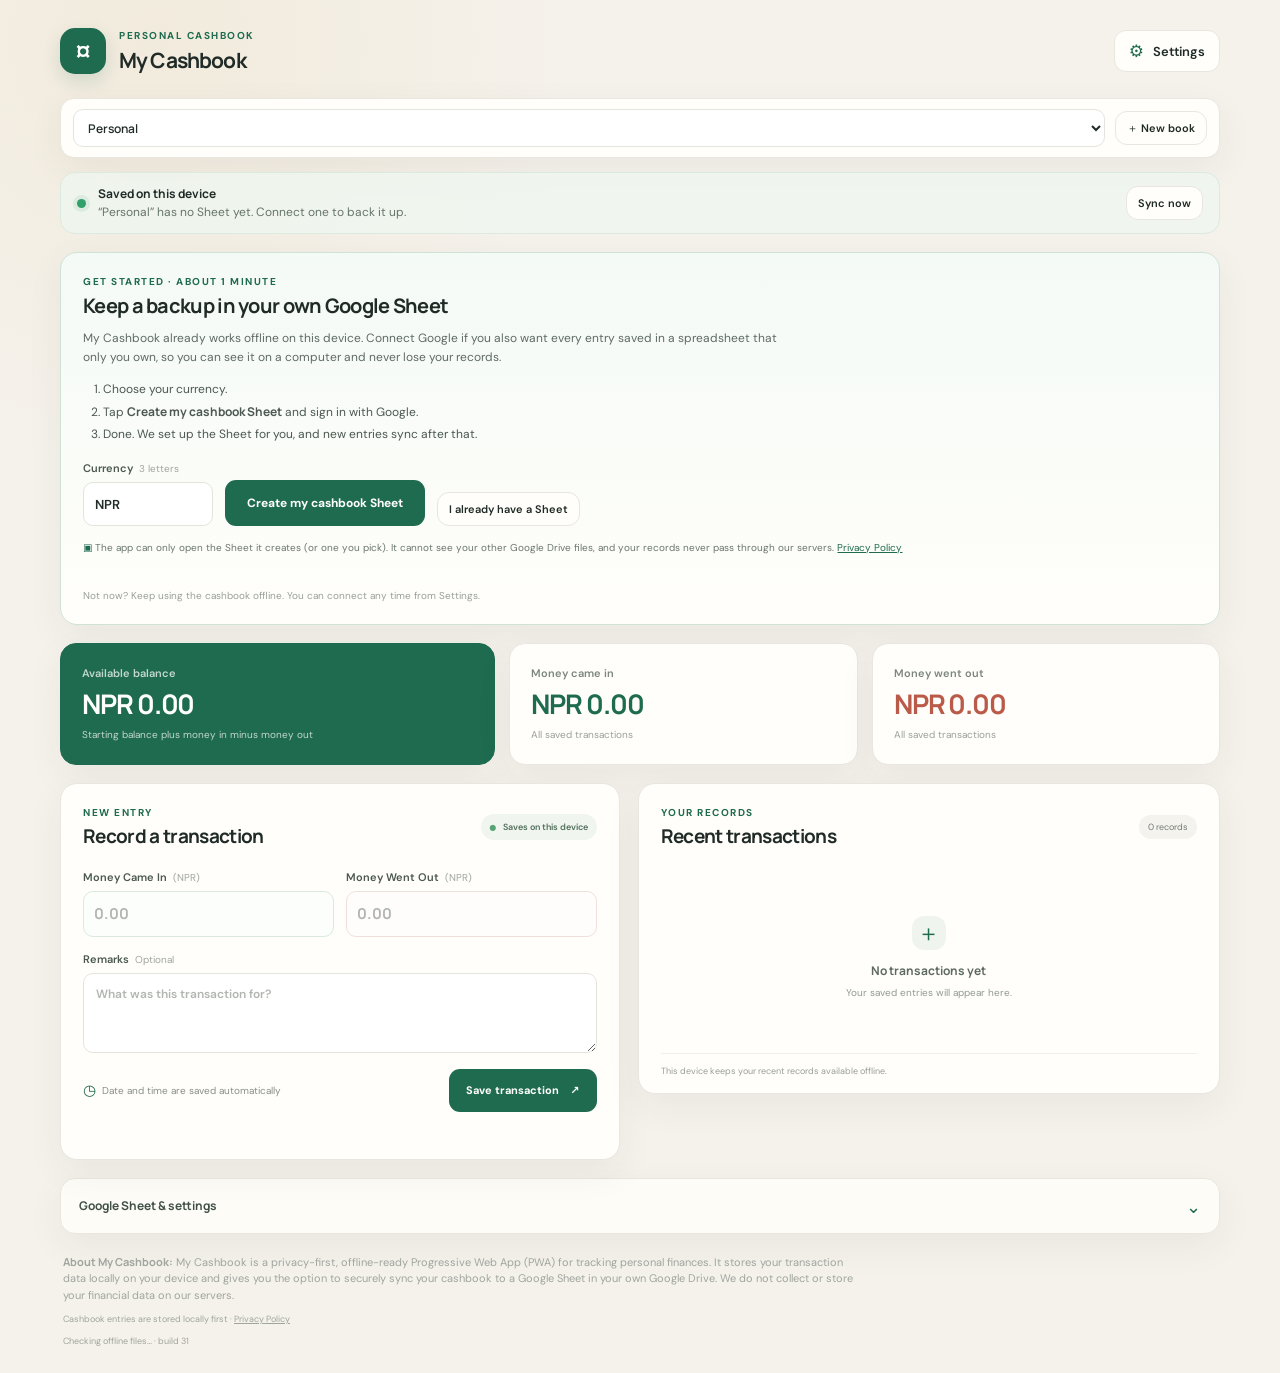
==== commit f730cfc8: "Add files via upload" ====
--- a/index.html
+++ b/index.html
@@ -9,31 +9,22 @@
     <link rel="manifest" href="./manifest.webmanifest">
     <link rel="icon" href="./icon.svg" type="image/svg+xml">
     <link rel="stylesheet" href="./styles.css">
-    
-    <!-- Google Search Console Verification -->
     <meta name="google-site-verification" content="b9B2DFIeArlooXYNg6mH7-ykUVhXZ34MrTVwFiSRGmM" />
-    
     <title>My Cashbook - Offline Personal Finance</title>
   </head>
   <body>
-    
-    <!-- LOCK SCREEN OVERLAY -->
     <div id="lockScreen" style="position: fixed; inset: 0; z-index: 9999; background: #f5f2ec; display: flex; flex-direction: column; align-items: center; justify-content: center; padding: 20px; text-align: center;">
       <div class="brand-mark" aria-hidden="true" style="margin-bottom: 20px; width: 60px; height: 60px; font-size: 28px; border-radius: 18px;">¤</div>
       <h2 style="margin-bottom: 10px; font-family: 'Manrope', sans-serif; color: #202b27;">Welcome to My Cashbook</h2>
       <p id="lockMessage" style="color: #7d8680; font-size: 14px; max-width: 320px; margin-bottom: 24px; line-height: 1.5;">Unlock your cashbook to continue.</p>
-      
       <form id="unlockForm" style="display: flex; flex-direction: column; gap: 12px; width: 100%; max-width: 300px;">
         <input id="unlockPassword" type="password" placeholder="Master Password" autocomplete="current-password" style="width: 100%; height: 48px; padding: 0 16px; border: 1px solid #e5e4dc; border-radius: 12px; font-size: 16px; text-align: center; background: #fff;">
         <button type="submit" class="primary-button" id="unlockBtn" style="width: 100%; height: 48px; font-size: 14px; margin-top: 8px;">Unlock Cashbook</button>
       </form>
-      
       <button id="biometricBtn" type="button" style="display: none; margin-top: 16px; padding: 12px 24px; background: #fff; border: 1px solid #e5e4dc; border-radius: 12px; font-size: 14px; font-weight: 600; cursor: pointer; align-items: center; gap: 8px; color: #202b27;">
         <span style="font-size: 20px;">👤</span> Unlock with Face ID / Touch ID
       </button>
-
       <button id="forgotPasswordBtn" type="button" style="display: none; margin-top: 16px; padding: 6px 10px; background: transparent; border: 0; color: #1f6b50; font-size: 12px; font-weight: 600; cursor: pointer;">Forgot password?</button>
-
       <p id="lockError" style="color: #ba5a48; font-size: 12px; margin-top: 12px; min-height: 18px; font-weight: 600;"></p>
     </div>
 
@@ -50,6 +41,14 @@
           <span aria-hidden="true">⚙</span><span class="button-label">Settings</span>
         </button>
       </header>
+
+      <section class="book-bar" aria-label="Cashbooks">
+        <label class="book-switcher">
+          <span class="sr-only">Cashbook</span>
+          <select id="bookSelect"></select>
+        </label>
+        <button class="text-button" id="newBookBtn" type="button">＋ New book</button>
+      </section>
 
       <section class="sync-strip" aria-live="polite">
         <span class="online-dot" id="onlineDot" aria-hidden="true"></span>
@@ -86,17 +85,17 @@
       <section class="summary-grid" aria-label="Cashbook totals">
         <article class="summary-card balance-card">
           <span class="card-label">Available balance</span>
-            <strong class="balance-value" id="balanceTotal">0</strong>
+          <strong class="balance-value" id="balanceTotal">0</strong>
           <span class="card-note" id="balanceNote">Starting balance plus money in minus money out</span>
         </article>
         <article class="summary-card">
           <span class="card-label">Money came in</span>
-            <strong class="income-value" id="incomeTotal">0</strong>
+          <strong class="income-value" id="incomeTotal">0</strong>
           <span class="card-note">All saved transactions</span>
         </article>
         <article class="summary-card">
           <span class="card-label">Money went out</span>
-            <strong class="expense-value" id="expenseTotal">0</strong>
+          <strong class="expense-value" id="expenseTotal">0</strong>
           <span class="card-note">All saved transactions</span>
         </article>
       </section>
@@ -104,28 +103,15 @@
       <section class="content-grid">
         <section class="panel entry-panel" aria-labelledby="entryHeading">
           <div class="panel-heading">
-            <div>
-              <p class="eyebrow">NEW ENTRY</p>
-              <h2 id="entryHeading">Record a transaction</h2>
-            </div>
+            <div><p class="eyebrow">NEW ENTRY</p><h2 id="entryHeading">Record a transaction</h2></div>
             <span class="local-badge"><span aria-hidden="true">●</span> Saves on this device</span>
           </div>
-
           <form id="transactionForm" autocomplete="off">
             <div class="amount-fields">
-              <label class="field amount-field income-field">
-                <span>Money Came In <small id="currencyLabelIn">(NPR)</small></span>
-                <span class="input-wrap"><input id="moneyIn" name="moneyIn" inputmode="decimal" type="number" min="0" step="0.01" placeholder="0"></span>
-              </label>
-              <label class="field amount-field expense-field">
-                <span>Money Went Out <small id="currencyLabelOut">(NPR)</small></span>
-                <span class="input-wrap"><input id="moneyOut" name="moneyOut" inputmode="decimal" type="number" min="0" step="0.01" placeholder="0"></span>
-              </label>
-            </div>
-            <label class="field">
-              <span>Remarks <small>Optional</small></span>
-              <textarea id="remarks" name="remarks" rows="3" maxlength="500" placeholder="What was this transaction for?"></textarea>
-            </label>
+              <label class="field amount-field income-field"><span>Money Came In <small id="currencyLabelIn">(NPR)</small></span><span class="input-wrap"><input id="moneyIn" name="moneyIn" inputmode="decimal" type="number" min="0" step="0.01" placeholder="0"></span></label>
+              <label class="field amount-field expense-field"><span>Money Went Out <small id="currencyLabelOut">(NPR)</small></span><span class="input-wrap"><input id="moneyOut" name="moneyOut" inputmode="decimal" type="number" min="0" step="0.01" placeholder="0"></span></label>
+            </div>
+            <label class="field"><span>Remarks <small>Optional</small></span><textarea id="remarks" name="remarks" rows="3" maxlength="500" placeholder="What was this transaction for?"></textarea></label>
             <div class="save-row">
               <p class="saved-time-hint"><span aria-hidden="true">◷</span> Date and time are saved automatically</p>
               <button class="primary-button" type="submit">Save transaction <span aria-hidden="true">↗</span></button>
@@ -136,18 +122,11 @@
 
         <section class="panel history-panel" aria-labelledby="historyHeading">
           <div class="panel-heading history-heading">
-            <div>
-              <p class="eyebrow">YOUR RECORDS</p>
-              <h2 id="historyHeading">Recent transactions</h2>
-            </div>
+            <div><p class="eyebrow">YOUR RECORDS</p><h2 id="historyHeading">Recent transactions</h2></div>
             <span class="record-count" id="recordCount">0 records</span>
           </div>
           <div class="transaction-list" id="transactionList" aria-live="polite">
-            <div class="empty-state">
-              <span class="empty-icon" aria-hidden="true">＋</span>
-              <strong>No transactions yet</strong>
-              <span>Your saved entries will appear here.</span>
-            </div>
+            <div class="empty-state"><span class="empty-icon" aria-hidden="true">＋</span><strong>No transactions yet</strong><span>Your saved entries will appear here.</span></div>
           </div>
           <p class="history-footnote" id="historyFootnote">This device keeps your recent records available offline.</p>
         </section>
@@ -156,7 +135,7 @@
       <details class="settings-panel" id="archivePanel" open>
         <summary class="settings-summary"><span>Start a new period</span><span class="summary-chevron" aria-hidden="true">⌄</span></summary>
         <div class="settings-content">
-          <p class="settings-intro">Saves a copy of your Sheet, moves your old entries and dashboard snapshot into archive tabs, and starts counting again from zero. Keep the archive tabs: they are your records of past periods. To tidy them away, hide them instead of deleting them. Connect &amp; sync first.</p>
+          <p class="settings-intro">Saves a copy of your Sheet, moves your old entries and dashboard snapshot into archive tabs, and starts counting again from zero for this book. Keep the archive tabs: they are your records of past periods. To tidy them away, hide them instead of deleting them. Connect &amp; sync first.</p>
           <div style="margin: 14px 0; padding: 18px; border: 2px solid rgba(47, 107, 80, 0.55); border-radius: 16px; background: rgba(47, 107, 80, 0.07);">
             <label class="field" for="archiveName" style="display: block;">
               <span style="display: block; font-size: 1.15rem; font-weight: 700; margin-bottom: 6px;">Name this archive</span>
@@ -168,9 +147,7 @@
             <input type="checkbox" id="carryBalance">
             <span>Keep my current balance as the starting balance</span>
           </label>
-          <div class="settings-actions">
-            <button class="secondary-button" id="archiveNow" type="button">Archive &amp; start fresh</button>
-          </div>
+          <div class="settings-actions"><button class="secondary-button" id="archiveNow" type="button">Archive &amp; start fresh</button></div>
           <p class="setup-status" id="archiveStatus" role="status" aria-live="polite"></p>
         </div>
       </details>
@@ -185,23 +162,14 @@
               <input id="currencyCode" type="text" maxlength="3" autocapitalize="characters" autocomplete="off" value="NPR" placeholder="NPR, USD, EUR, INR">
               <small class="currency-note">Choose before your first entry; keep one currency per cashbook.</small>
             </label>
-            <label class="field">
-              <span>Your Google Sheet</span>
-              <input id="spreadsheetInput" type="text" readonly placeholder="Not connected yet">
-            </label>
-          </div>
-          
+            <label class="field"><span>Your Google Sheet</span><input id="spreadsheetInput" type="text" readonly placeholder="Not connected yet"></label>
+          </div>
+
           <div style="margin: 16px 0; padding: 16px; background: #f9f9f7; border: 1px solid #e5e4dc; border-radius: 12px;">
             <h3 style="margin: 0 0 6px 0; font-size: 14px; color: #202b27;">Security &amp; Locking</h3>
             <p id="securityStatus" class="dev-intro" style="margin: 0 0 12px 0;">Checking…</p>
-            <label style="display: flex; gap: 10px; align-items: center; margin-bottom: 10px; cursor: pointer;">
-              <input type="checkbox" id="biometricToggle">
-              <span>Unlock with Face ID / Touch ID / fingerprint</span>
-            </label>
-            <label class="field" style="margin: 12px 0; max-width: 360px;">
-              <span>Master password <small>optional · min 10 characters</small></span>
-              <input id="passwordInput" type="password" autocomplete="new-password" placeholder="Set or change your password" style="height: 42px; padding: 0 11px; font-size: 11px; font-weight: 500;">
-            </label>
+            <label style="display: flex; gap: 10px; align-items: center; margin-bottom: 10px; cursor: pointer;"><input type="checkbox" id="biometricToggle"><span>Unlock with Face ID / Touch ID / fingerprint</span></label>
+            <label class="field" style="margin: 12px 0; max-width: 360px;"><span>Master password <small>optional · min 10 characters</small></span><input id="passwordInput" type="password" autocomplete="new-password" placeholder="Set or change your password" style="height: 42px; padding: 0 11px; font-size: 11px; font-weight: 500;"></label>
             <div class="settings-actions" style="margin: 10px 0; justify-content: flex-start;">
               <button class="secondary-button" id="setPasswordBtn" type="button">Set / change password</button>
               <button class="secondary-button" id="removePasswordBtn" type="button">Remove password</button>
@@ -213,27 +181,12 @@
             <summary>Advanced: Google Cloud project (developers only)</summary>
             <p class="dev-intro">Most people never need this. The app ships with shared defaults. To use your own Google Cloud project, paste its OAuth client ID, API key, and project number, then Save and reconnect.</p>
             <div class="settings-fields" style="margin-top: 10px;">
-              <label class="field">
-                <span>Google OAuth client ID</span>
-                <input id="clientId" type="text" inputmode="url" autocomplete="off" placeholder="Default master client ID is active">
-              </label>
-              <label class="field">
-                <span>Google API key</span>
-                <input id="apiKey" type="text" inputmode="url" autocomplete="off" placeholder="Default master API key is active">
-              </label>
-              <label class="field">
-                <span>Google Cloud project number</span>
-                <input id="appId" type="text" inputmode="numeric" autocomplete="off" placeholder="Default master project number is active">
-              </label>
+              <label class="field"><span>Google OAuth client ID</span><input id="clientId" type="text" inputmode="url" autocomplete="off" placeholder="Default master client ID is active"></label>
+              <label class="field"><span>Google API key</span><input id="apiKey" type="text" inputmode="url" autocomplete="off" placeholder="Default master API key is active"></label>
+              <label class="field"><span>Google Cloud project number</span><input id="appId" type="text" inputmode="numeric" autocomplete="off" placeholder="Default master project number is active"></label>
               <div class="settings-fields-two">
-                <label class="field">
-                  <span>Form response tab</span>
-                  <input id="responseTab" type="text" value="Form responses 1" autocomplete="off">
-                </label>
-                <label class="field">
-                  <span>Dashboard tab</span>
-                  <input id="dashboardTab" type="text" value="Dashboard" autocomplete="off">
-                </label>
+                <label class="field"><span>Form response tab</span><input id="responseTab" type="text" value="Form responses 1" autocomplete="off"></label>
+                <label class="field"><span>Dashboard tab</span><input id="dashboardTab" type="text" value="Dashboard" autocomplete="off"></label>
               </div>
             </div>
             <button class="secondary-button" id="resetGoogleCreds" type="button" style="margin-top: 10px;">Reset to app defaults</button>
@@ -246,6 +199,11 @@
             <button class="secondary-button" id="createNewSheet" type="button">Create a new Sheet</button>
             <button class="primary-button" id="connectGoogle" type="button">Sign in &amp; sync</button>
             <button class="secondary-button" id="signOutGoogle" type="button">Sign out</button>
+          </div>
+          <div style="margin: 14px 0; padding: 14px 16px; background: #f9f9f7; border: 1px solid #e5e4dc; border-radius: 12px;">
+            <h3 style="margin: 0 0 6px 0; font-size: 14px; color: #202b27;">Books</h3>
+            <p class="dev-intro" style="margin: 0 0 10px 0;">Rename or remove a book. Removing a book erases its entries from this device, but its Google Sheet is left untouched.</p>
+            <div id="booksList" class="books-list"></div>
           </div>
           <div style="margin: 14px 0; padding: 14px 16px; background: #f9f9f7; border: 1px solid #e5e4dc; border-radius: 12px;">
             <h3 style="margin: 0 0 6px 0; font-size: 14px; color: #202b27;">Google account</h3>
@@ -268,4 +226,4 @@
     <div class="toast" id="toast" role="status" aria-live="polite"></div>
     <script src="./app.js" defer></script>
   </body>
-</html>
+</html>
--- a/styles.css
+++ b/styles.css
@@ -1,97 +1,23 @@
-@font-face {
-  font-family: 'DM Sans';
-  font-style: normal;
-  font-weight: 400;
-  font-display: swap;
-  src: url('./fonts/dm-sans-400.woff2') format('woff2');
-}
-@font-face {
-  font-family: 'DM Sans';
-  font-style: normal;
-  font-weight: 500;
-  font-display: swap;
-  src: url('./fonts/dm-sans-500.woff2') format('woff2');
-}
-@font-face {
-  font-family: 'DM Sans';
-  font-style: normal;
-  font-weight: 600;
-  font-display: swap;
-  src: url('./fonts/dm-sans-600.woff2') format('woff2');
-}
-@font-face {
-  font-family: 'DM Sans';
-  font-style: normal;
-  font-weight: 700;
-  font-display: swap;
-  src: url('./fonts/dm-sans-700.woff2') format('woff2');
-}
-
-@font-face {
-  font-family: 'Manrope';
-  font-style: normal;
-  font-weight: 400;
-  font-display: swap;
-  src: url('./fonts/manrope-400.woff2') format('woff2');
-}
-@font-face {
-  font-family: 'Manrope';
-  font-style: normal;
-  font-weight: 500;
-  font-display: swap;
-  src: url('./fonts/manrope-500.woff2') format('woff2');
-}
-@font-face {
-  font-family: 'Manrope';
-  font-style: normal;
-  font-weight: 600;
-  font-display: swap;
-  src: url('./fonts/manrope-600.woff2') format('woff2');
-}
-@font-face {
-  font-family: 'Manrope';
-  font-style: normal;
-  font-weight: 700;
-  font-display: swap;
-  src: url('./fonts/manrope-700.woff2') format('woff2');
-}
-@font-face {
-  font-family: 'Manrope';
-  font-style: normal;
-  font-weight: 800;
-  font-display: swap;
-  src: url('./fonts/manrope-800.woff2') format('woff2');
-}
+@font-face { font-family: 'DM Sans'; font-style: normal; font-weight: 400; font-display: swap; src: url('./fonts/dm-sans-400.woff2') format('woff2'); }
+@font-face { font-family: 'DM Sans'; font-style: normal; font-weight: 500; font-display: swap; src: url('./fonts/dm-sans-500.woff2') format('woff2'); }
+@font-face { font-family: 'DM Sans'; font-style: normal; font-weight: 600; font-display: swap; src: url('./fonts/dm-sans-600.woff2') format('woff2'); }
+@font-face { font-family: 'DM Sans'; font-style: normal; font-weight: 700; font-display: swap; src: url('./fonts/dm-sans-700.woff2') format('woff2'); }
+@font-face { font-family: 'Manrope'; font-style: normal; font-weight: 400; font-display: swap; src: url('./fonts/manrope-400.woff2') format('woff2'); }
+@font-face { font-family: 'Manrope'; font-style: normal; font-weight: 500; font-display: swap; src: url('./fonts/manrope-500.woff2') format('woff2'); }
+@font-face { font-family: 'Manrope'; font-style: normal; font-weight: 600; font-display: swap; src: url('./fonts/manrope-600.woff2') format('woff2'); }
+@font-face { font-family: 'Manrope'; font-style: normal; font-weight: 700; font-display: swap; src: url('./fonts/manrope-700.woff2') format('woff2'); }
+@font-face { font-family: 'Manrope'; font-style: normal; font-weight: 800; font-display: swap; src: url('./fonts/manrope-800.woff2') format('woff2'); }
 
 :root {
   color-scheme: light;
-  --paper: #f5f2ec;
-  --surface: #fffefa;
-  --ink: #202b27;
-  --muted: #7d8680;
-  --line: #e8e6de;
-  --green: #1f6b50;
-  --green-dark: #16533d;
-  --green-soft: #e8f2ec;
-  --red: #ba5a48;
-  --red-soft: #f8ece8;
-  --gold: #dab76d;
+  --paper: #f5f2ec; --surface: #fffefa; --ink: #202b27; --muted: #7d8680; --line: #e8e6de;
+  --green: #1f6b50; --green-dark: #16533d; --green-soft: #e8f2ec; --red: #ba5a48; --red-soft: #f8ece8; --gold: #dab76d;
   --shadow: 0 12px 38px rgba(45, 54, 46, .06);
   font-family: 'DM Sans', system-ui, -apple-system, BlinkMacSystemFont, 'Segoe UI', sans-serif;
   font-synthesis: none;
 }
-
 * { box-sizing: border-box; }
-
-body {
-  min-width: 320px;
-  margin: 0;
-  background:
-    radial-gradient(circle at 12% 3%, rgba(218, 183, 109, .12), transparent 27rem),
-    var(--paper);
-  color: var(--ink);
-}
-
+body { min-width: 320px; margin: 0; background: radial-gradient(circle at 12% 3%, rgba(218, 183, 109, .12), transparent 27rem), var(--paper); color: var(--ink); }
 button, input, textarea { font: inherit; }
 button { cursor: pointer; }
 
@@ -105,9 +31,7 @@
 h1 { margin-bottom: 0; font-size: 21px; letter-spacing: -.04em; }
 h2 { margin-bottom: 0; font-size: 19px; letter-spacing: -.035em; }
 
-.icon-button, .secondary-button, .text-button {
-  display: inline-flex; align-items: center; justify-content: center; gap: 9px; border: 1px solid var(--line); border-radius: 12px; background: var(--surface); color: var(--ink); font-weight: 600; transition: transform .15s ease, border-color .15s ease, background .15s ease;
-}
+.icon-button, .secondary-button, .text-button { display: inline-flex; align-items: center; justify-content: center; gap: 9px; border: 1px solid var(--line); border-radius: 12px; background: var(--surface); color: var(--ink); font-weight: 600; transition: transform .15s ease, border-color .15s ease, background .15s ease; }
 .icon-button { min-height: 42px; padding: 0 14px; font-size: 13px; }
 .icon-button span:first-child { color: var(--green); font-size: 17px; }
 .icon-button:hover, .secondary-button:hover, .text-button:hover { transform: translateY(-1px); border-color: #c9d6cd; }
@@ -221,7 +145,6 @@
   .summary-grid { gap: 10px; }
   .summary-card { min-height: 112px; padding: 16px; }
 }
-
 @media (max-width: 540px) {
   .app-shell { width: calc(100% - 26px); padding-top: 15px; padding-bottom: 20px; }
   .topbar { margin-bottom: 17px; }
@@ -250,10 +173,7 @@
   .archive-reset-box { align-items: stretch; flex-direction: column; }
   .app-footer { flex-direction: column; gap: 5px; }
 }
-
-@media (prefers-reduced-motion: reduce) {
-  *, *::before, *::after { scroll-behavior: auto !important; transition-duration: .01ms !important; }
-}
+@media (prefers-reduced-motion: reduce) { *, *::before, *::after { scroll-behavior: auto !important; transition-duration: .01ms !important; } }
 
 /* First-run card */
 .onboarding-card { margin-bottom: 18px; padding: 22px; border: 1px solid #cfe2d6; border-radius: 17px; background: linear-gradient(180deg, #f4faf6 0%, var(--surface) 100%); box-shadow: var(--shadow); }
@@ -275,4 +195,22 @@
   .onboarding-actions { flex-direction: column; align-items: stretch; }
   .onboarding-currency { width: 100%; }
   .onboarding-actions .primary-button { width: 100%; }
-}+}
+
+/* ===== Books switcher (added) ===== */
+.sr-only { position: absolute; width: 1px; height: 1px; padding: 0; margin: -1px; overflow: hidden; clip: rect(0, 0, 0, 0); border: 0; }
+.book-bar { display: flex; align-items: center; gap: 10px; margin: 0 0 14px; padding: 10px 12px; border: 1px solid var(--line); border-radius: 14px; background: var(--surface); box-shadow: var(--shadow); }
+.book-switcher { flex: 1; min-width: 0; }
+.book-switcher select { width: 100%; min-height: 38px; padding: 0 10px; border: 1px solid #e5e4dc; border-radius: 10px; background: #fff; color: var(--ink); font-family: 'Manrope', sans-serif; font-size: 12px; font-weight: 600; }
+.book-switcher select:focus { border-color: #8ab49b; outline: none; box-shadow: 0 0 0 3px rgba(72, 143, 102, .1); }
+.book-bar .text-button { flex: 0 0 auto; }
+@media (max-width: 540px) {
+  .book-bar { padding: 8px 10px; gap: 8px; }
+  .book-bar .text-button { font-size: 10px; padding: 0 9px; }
+}
+
+/* ===== Books management (Settings) ===== */
+.books-list { display: flex; flex-direction: column; gap: 8px; margin-top: 8px; }
+.books-list-row { display: flex; gap: 8px; align-items: center; padding: 8px 10px; border: 1px solid #e5e4dc; border-radius: 9px; background: #fff; }
+.books-list-name { flex: 1; font-size: 12px; font-weight: 600; color: var(--ink); overflow: hidden; text-overflow: ellipsis; white-space: nowrap; }
+.books-list-row .text-button { min-height: 30px; padding: 0 9px; font-size: 10px; }
